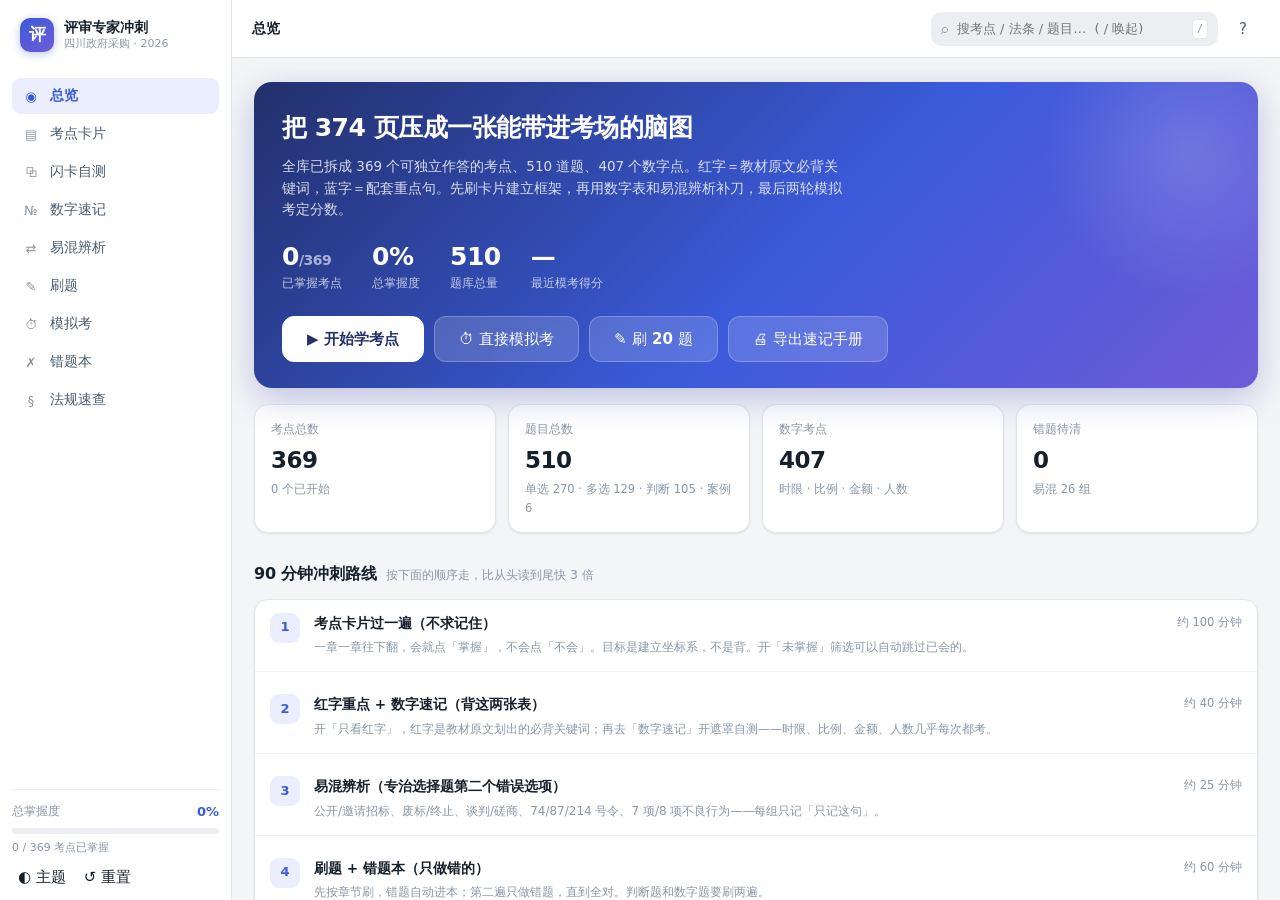
==== index.html @ f1e80e95 "评审专家冲刺 · 手机版（369 考点 / 510 题 / 407 数字点）" ====
<!DOCTYPE html>
<html lang="zh-CN">
<head>
<meta charset="utf-8">
<meta name="viewport" content="width=device-width, initial-scale=1, viewport-fit=cover, user-scalable=no">
<title>四川政府采购评审专家 · 考前一站式冲刺</title>
<meta name="description" content="基于 374 页培训教材重构的考点卡片 / 数字速记 / 易混辨析 / 刷题 / 模拟考一体化备考系统">
<meta name="theme-color" content="#3b5bdb">
<meta name="apple-mobile-web-app-capable" content="yes">
<meta name="apple-mobile-web-app-status-bar-style" content="default">
<meta name="apple-mobile-web-app-title" content="评审冲刺">
<link rel="manifest" href="manifest.webmanifest">
<link rel="apple-touch-icon" href="icon-192.png">
<link rel="icon" href="icon-192.png">
<link rel="stylesheet" href="app.css">
</head>
<body>

<div id="app" hidden>

  <!-- ══════════ 侧栏（桌面） ══════════ -->
  <aside class="rail" id="rail">
    <div class="brand">
      <div class="brand-mark">评</div>
      <div class="brand-text">
        <strong>评审专家冲刺</strong>
        <span>四川政府采购 · 2026</span>
      </div>
    </div>

    <nav class="nav" id="nav">
      <button class="nav-item" data-view="dash"><i>◉</i><span>总览</span></button>
      <button class="nav-item" data-view="learn"><i>▤</i><span>考点卡片</span></button>
      <button class="nav-item" data-view="flash"><i>⧉</i><span>闪卡自测</span></button>
      <button class="nav-item" data-view="numbers"><i>№</i><span>数字速记</span></button>
      <button class="nav-item" data-view="confuse"><i>⇄</i><span>易混辨析</span></button>
      <button class="nav-item" data-view="quiz"><i>✎</i><span>刷题</span></button>
      <button class="nav-item" data-view="exam"><i>⏱</i><span>模拟考</span></button>
      <button class="nav-item" data-view="wrong"><i>✗</i><span>错题本<span class="badge" id="wrongCount"></span></span></button>
      <button class="nav-item" data-view="laws"><i>§</i><span>法规速查</span></button>
    </nav>

    <div class="rail-foot">
      <div class="mini-progress">
        <div class="mp-head"><span>总掌握度</span><b id="railPct">0%</b></div>
        <div class="mp-bar"><i id="railBar" style="width:0"></i></div>
        <div class="mp-sub" id="railSub">0 / 0 考点</div>
      </div>
      <div class="rail-actions">
        <button class="ghost sm" id="btnTheme" title="切换深浅色 (T)">◐ 主题</button>
        <button class="ghost sm" id="btnReset" title="清除本机学习记录">↺ 重置</button>
      </div>
    </div>
  </aside>

  <!-- ══════════ 主区 ══════════ -->
  <main class="main">
    <header class="topbar">
      <button class="icon-btn only-mobile" id="btnMenu" aria-label="菜单">☰</button>
      <div class="crumbs" id="crumbs"><b>总览</b></div>
      <div class="topbar-right">
        <div class="searchbox">
          <span>⌕</span>
          <input id="globalSearch" type="search" placeholder="搜考点 / 法条 / 题目…  ( / 唤起)" autocomplete="off">
          <kbd>/</kbd>
        </div>
        <button class="icon-btn only-mobile" id="btnMobileSearch" aria-label="搜索">⌕</button>
        <span class="m-ratio only-mobile" id="mRatio">0%</span>
        <button class="icon-btn" id="btnHelp" title="快捷键与说明 (?)">?</button>
      </div>
    </header>

    <div class="viewport" id="view"></div>
  </main>

  <!-- ══════════ 底部标签栏（手机） ══════════ -->
  <nav class="tabbar" id="tabbar">
    <button data-view="dash"><i>◉</i><span>总览</span></button>
    <button data-view="learn"><i>▤</i><span>卡片</span></button>
    <button data-view="quiz"><i>✎</i><span>刷题</span></button>
    <button data-view="numbers"><i>№</i><span>数字</span></button>
    <button data-more="1"><i>⋯</i><span>更多</span></button>
  </nav>

  <!-- ══════════ 手机全屏搜索 ══════════ -->
  <div class="msearch" id="msearch" hidden>
    <div class="msearch-bar">
      <span>⌕</span>
      <input id="msearchInput" type="search" placeholder="搜考点 / 法条 / 题目" autocomplete="off" enterkeyhint="search">
      <button id="msearchClose">取消</button>
    </div>
    <div class="msearch-results" id="msearchResults"></div>
  </div>

</div>

<!-- 启动屏 -->
<div id="boot" class="boot">
  <div class="boot-inner">
    <div class="boot-spinner"></div>
    <p>正在装载考点库…</p>
  </div>
</div>

<!-- 全局弹层 -->
<div id="modal" class="modal" hidden>
  <div class="modal-mask" data-close></div>
  <div class="modal-box" id="modalBox"></div>
</div>

<div id="toast" class="toast"></div>

<script src="data.bundle.js"></script>
<script src="app.js"></script>
</body>
</html>
---- app.css ----
/* ══════════════════════════════════════════════════════════════
   四川政府采购评审专家 · 考前一站式冲刺
   设计：纸感浅色为主 + 深色主题；章节色作为唯一强调来源
   ══════════════════════════════════════════════════════════════ */

:root {
  --bg: #f4f5f7;
  --bg-2: #eceef2;
  --panel: #ffffff;
  --panel-2: #fafbfc;
  --ink: #16202b;
  --ink-2: #4b5c6d;
  --ink-3: #8a97a5;
  --line: #e3e7ec;
  --line-2: #eef1f4;
  --accent: #3b5bdb;
  --accent-soft: #eaeefe;
  --red: #d64545;
  --red-soft: #fdecec;
  --green: #2f9e64;
  --green-soft: #e8f6ee;
  --amber: #c98a1b;
  --amber-soft: #fdf3e0;
  --shadow-sm: 0 1px 2px rgba(16, 26, 40, .06), 0 1px 3px rgba(16, 26, 40, .04);
  --shadow: 0 2px 6px rgba(16, 26, 40, .06), 0 8px 24px rgba(16, 26, 40, .06);
  --shadow-lg: 0 8px 32px rgba(16, 26, 40, .12);
  --r: 14px;
  --r-sm: 9px;
  --rail-w: 232px;
  --font: -apple-system, BlinkMacSystemFont, "PingFang SC", "Hiragino Sans GB",
          "Microsoft YaHei", "Source Han Sans SC", system-ui, sans-serif;
  --mono: ui-monospace, SFMono-Regular, "SF Mono", Menlo, Consolas, monospace;
}

html[data-theme="dark"] {
  --bg: #0e1116;
  --bg-2: #131820;
  --panel: #171d26;
  --panel-2: #1c232e;
  --ink: #e9eef4;
  --ink-2: #a7b4c2;
  --ink-3: #6f7d8c;
  --line: #262e3a;
  --line-2: #1f2731;
  --accent: #7d97ff;
  --accent-soft: #1c2440;
  --red: #f0736f;
  --red-soft: #331d1f;
  --green: #4cc38a;
  --green-soft: #16291f;
  --amber: #e0ac4a;
  --amber-soft: #2c2415;
  --shadow-sm: 0 1px 2px rgba(0,0,0,.4);
  --shadow: 0 2px 8px rgba(0,0,0,.45);
  --shadow-lg: 0 12px 40px rgba(0,0,0,.6);
}

* { box-sizing: border-box; }
html, body { height: 100%; }
body {
  margin: 0; font-family: var(--font); background: var(--bg); color: var(--ink);
  -webkit-font-smoothing: antialiased; font-size: 15px; line-height: 1.6;
  overscroll-behavior: none;
}
button, input, select, textarea { font-family: inherit; font-size: inherit; color: inherit; }
button { cursor: pointer; border: none; background: none; }
h1,h2,h3,h4 { margin: 0; font-weight: 650; letter-spacing: -.01em; }
p { margin: 0; }

/* ───────────── 布局 ───────────── */
#app { display: flex; height: 100vh; height: 100dvh; overflow: hidden; }

.rail {
  width: var(--rail-w); flex: 0 0 var(--rail-w); background: var(--panel);
  border-right: 1px solid var(--line); display: flex; flex-direction: column;
  padding: 16px 12px 12px; gap: 14px; z-index: 20;
}
.brand { display: flex; gap: 10px; align-items: center; padding: 2px 8px 12px; }
.brand-mark {
  width: 34px; height: 34px; border-radius: 10px; flex: 0 0 34px;
  background: linear-gradient(145deg, var(--accent), #6f5bd8);
  color: #fff; display: grid; place-items: center; font-weight: 700; font-size: 17px;
  box-shadow: 0 2px 8px rgba(59, 91, 219, .35);
}
.brand-text { display: flex; flex-direction: column; line-height: 1.25; min-width: 0; }
.brand-text strong { font-size: 14px; }
.brand-text span { font-size: 11px; color: var(--ink-3); white-space: nowrap; }

.nav { display: flex; flex-direction: column; gap: 2px; flex: 1; overflow-y: auto; }
.nav-item {
  display: flex; align-items: center; gap: 10px; padding: 9px 10px; border-radius: var(--r-sm);
  color: var(--ink-2); font-size: 13.5px; text-align: left; width: 100%; transition: .12s;
}
.nav-item i { font-style: normal; width: 18px; text-align: center; opacity: .65; font-size: 13px; }
.nav-item:hover { background: var(--bg-2); color: var(--ink); }
.nav-item.on { background: var(--accent-soft); color: var(--accent); font-weight: 600; }
.nav-item.on i { opacity: 1; }
.badge {
  margin-left: auto; background: var(--red); color: #fff; font-size: 10.5px;
  padding: 0 6px; border-radius: 20px; min-width: 18px; text-align: center;
  display: none; line-height: 17px; font-weight: 600;
}
.badge.show { display: inline-block; }

.rail-foot { border-top: 1px solid var(--line-2); padding-top: 12px; display: flex; flex-direction: column; gap: 10px; }
.mp-head { display: flex; justify-content: space-between; font-size: 11.5px; color: var(--ink-3); margin-bottom: 6px; }
.mp-head b { color: var(--accent); font-size: 13px; }
.mp-bar { height: 6px; background: var(--bg-2); border-radius: 6px; overflow: hidden; }
.mp-bar i { display: block; height: 100%; background: linear-gradient(90deg, var(--accent), #6f5bd8); border-radius: 6px; transition: width .4s cubic-bezier(.4,0,.2,1); }
.mp-sub { font-size: 11px; color: var(--ink-3); margin-top: 5px; }
.rail-actions { display: flex; gap: 6px; }

.main { flex: 1; display: flex; flex-direction: column; min-width: 0; overflow: hidden; }
.topbar {
  height: 58px; flex: 0 0 58px; display: flex; align-items: center; gap: 14px;
  padding: 0 20px; border-bottom: 1px solid var(--line); background: var(--panel);
}
.crumbs { font-size: 13px; color: var(--ink-3); display: flex; gap: 7px; align-items: center; }
.crumbs b { color: var(--ink); font-weight: 600; font-size: 14px; }
.topbar-right { margin-left: auto; display: flex; align-items: center; gap: 8px; }
.searchbox {
  display: flex; align-items: center; gap: 7px; background: var(--bg-2);
  border: 1px solid transparent; border-radius: 10px; padding: 0 9px; height: 34px;
  transition: .15s;
}
.searchbox:focus-within { background: var(--panel); border-color: var(--accent); box-shadow: 0 0 0 3px var(--accent-soft); }
.searchbox span { color: var(--ink-3); font-size: 14px; }
.searchbox input { border: none; background: none; outline: none; width: 230px; font-size: 13px; }
.searchbox kbd {
  font-family: var(--mono); font-size: 10px; color: var(--ink-3); border: 1px solid var(--line);
  border-radius: 4px; padding: 1px 4px; background: var(--panel);
}
.icon-btn {
  width: 34px; height: 34px; border-radius: 9px; display: grid; place-items: center;
  color: var(--ink-2); font-size: 15px; transition: .12s;
}
.icon-btn:hover { background: var(--bg-2); color: var(--ink); }
.only-mobile { display: none; }

.viewport { flex: 1; overflow-y: auto; overflow-x: hidden; scroll-behavior: smooth; }
.wrap { max-width: 1080px; margin: 0 auto; padding: 24px 22px 90px; }
.wrap.wide { max-width: 1240px; }

/* ───────────── 通用组件 ───────────── */
.btn {
  display: inline-flex; align-items: center; justify-content: center; gap: 7px;
  height: 38px; padding: 0 16px; border-radius: 10px; font-size: 13.5px; font-weight: 550;
  background: var(--panel); border: 1px solid var(--line); color: var(--ink);
  transition: .14s; white-space: nowrap;
}
.btn:hover { border-color: var(--ink-3); transform: translateY(-1px); box-shadow: var(--shadow-sm); }
.btn:active { transform: translateY(0); }
.btn.primary { background: var(--accent); border-color: var(--accent); color: #fff; }
.btn.primary:hover { filter: brightness(1.08); box-shadow: 0 4px 14px rgba(59,91,219,.32); }
.btn.ghost { background: transparent; border-color: transparent; color: var(--ink-2); }
.btn.ghost:hover { background: var(--bg-2); color: var(--ink); box-shadow: none; transform: none; }
.btn.sm { height: 30px; padding: 0 11px; font-size: 12.5px; border-radius: 8px; }
.btn.lg { height: 46px; padding: 0 24px; font-size: 15px; border-radius: 12px; }
.btn.danger { color: var(--red); border-color: var(--line); }
.btn.danger:hover { background: var(--red-soft); border-color: var(--red); }
.btn:disabled { opacity: .45; pointer-events: none; }

.card {
  background: var(--panel); border: 1px solid var(--line); border-radius: var(--r);
  box-shadow: var(--shadow-sm);
}
.pad { padding: 18px 20px; }
.muted { color: var(--ink-3); }
.tiny { font-size: 12px; }
.row { display: flex; align-items: center; gap: 10px; }
.row.wrap { flex-wrap: wrap; }
.spacer { flex: 1; }
.hr { height: 1px; background: var(--line-2); margin: 16px 0; border: 0; }

.chip {
  display: inline-flex; align-items: center; gap: 5px; height: 24px; padding: 0 9px;
  border-radius: 7px; font-size: 11.5px; background: var(--bg-2); color: var(--ink-2);
  border: 1px solid transparent; white-space: nowrap;
}
.chip.solid { color: #fff; }
.chip.on { background: var(--accent-soft); color: var(--accent); border-color: var(--accent); font-weight: 600; }
.chip.dot::before { content: ''; width: 6px; height: 6px; border-radius: 50%; background: currentColor; }
.chip-btn { cursor: pointer; transition: .12s; }
.chip-btn:hover { border-color: var(--ink-3); }

/* ───────────── 总览 ───────────── */
.hero {
  background: linear-gradient(135deg, #22306b 0%, #3b5bdb 55%, #6f5bd8 100%);
  border-radius: 18px; padding: 26px 28px; color: #fff; position: relative; overflow: hidden;
  box-shadow: 0 10px 34px rgba(45, 62, 160, .28);
}
html[data-theme="dark"] .hero { background: linear-gradient(135deg, #1a2246 0%, #2a3f9e 55%, #453a8f 100%); }
.hero::after {
  content: ''; position: absolute; right: -80px; top: -80px; width: 300px; height: 300px;
  background: radial-gradient(circle, rgba(255,255,255,.16), transparent 68%); pointer-events: none;
}
.hero h1 { font-size: 25px; margin-bottom: 8px; letter-spacing: -.02em; }
.hero p { font-size: 13.5px; opacity: .82; max-width: 560px; }
.hero-stats { display: flex; gap: 30px; margin-top: 22px; flex-wrap: wrap; position: relative; }
.hero-stat b { display: block; font-size: 25px; font-weight: 700; line-height: 1.1; letter-spacing: -.02em; }
.hero-stat span { font-size: 11.5px; opacity: .72; }
.hero-cta { display: flex; gap: 10px; margin-top: 22px; flex-wrap: wrap; position: relative; }
.hero .btn { background: rgba(255,255,255,.16); border-color: rgba(255,255,255,.24); color: #fff; backdrop-filter: blur(8px); }
.hero .btn:hover { background: rgba(255,255,255,.26); box-shadow: none; }
.hero .btn.solid-white { background: #fff; color: #23306b; border-color: #fff; font-weight: 650; }
.hero .btn.solid-white:hover { background: #eef1ff; }

.grid4 { display: grid; grid-template-columns: repeat(4, 1fr); gap: 12px; margin-top: 16px; }
.stat-card { padding: 15px 16px; }
.stat-card .k { font-size: 11.5px; color: var(--ink-3); margin-bottom: 3px; }
.stat-card .v { font-size: 23px; font-weight: 700; letter-spacing: -.02em; }
.stat-card .s { font-size: 11.5px; color: var(--ink-3); margin-top: 2px; }

.section-head { display: flex; align-items: baseline; gap: 10px; margin: 28px 0 12px; }
.section-head h2 { font-size: 16px; }
.section-head .hint { font-size: 12px; color: var(--ink-3); }

.chapter-matrix { display: grid; grid-template-columns: repeat(auto-fill, minmax(238px, 1fr)); gap: 11px; }
.chap-card {
  padding: 13px 15px; cursor: pointer; transition: .15s; position: relative; overflow: hidden;
  border-left: 3px solid var(--cc, var(--accent));
}
.chap-card:hover { transform: translateY(-2px); box-shadow: var(--shadow); }
.chap-card .cn { font-size: 13.5px; font-weight: 600; display: flex; align-items: center; gap: 7px; }
.chap-card .cid { font-size: 10px; font-family: var(--mono); color: var(--ink-3); background: var(--bg-2); padding: 1px 5px; border-radius: 4px; }
.chap-card .cdesc { font-size: 11.5px; color: var(--ink-3); margin: 5px 0 9px; line-height: 1.5;
  display: -webkit-box; -webkit-line-clamp: 2; -webkit-box-orient: vertical; overflow: hidden; }
.cbar { height: 5px; background: var(--bg-2); border-radius: 5px; overflow: hidden; }
.cbar i { display: block; height: 100%; background: var(--cc); border-radius: 5px; transition: width .5s; }
.cmeta { display: flex; justify-content: space-between; font-size: 11px; color: var(--ink-3); margin-top: 5px; }

.plan-list { display: flex; flex-direction: column; gap: 9px; }
.plan-day { display: flex; gap: 14px; padding: 13px 15px; align-items: flex-start; }
.plan-idx {
  width: 30px; height: 30px; flex: 0 0 30px; border-radius: 9px; display: grid; place-items: center;
  background: var(--accent-soft); color: var(--accent); font-weight: 700; font-size: 13px;
}
.plan-body { flex: 1; min-width: 0; }
.plan-body strong { font-size: 13.5px; display: block; }
.plan-body span { font-size: 12px; color: var(--ink-3); }
.plan-load { font-size: 11.5px; color: var(--ink-3); white-space: nowrap; }

/* ───────────── 考点卡片 ───────────── */
.learn-bar {
  display: flex; align-items: center; gap: 8px; flex-wrap: wrap;
  padding: 12px 0 16px; position: sticky; top: 0; background: var(--bg); z-index: 8;
  border-bottom: 1px solid var(--line-2);
}
.learn-progress { display: flex; align-items: center; gap: 9px; font-size: 12px; color: var(--ink-3); }
.lp-track { width: 120px; height: 5px; background: var(--bg-2); border-radius: 5px; overflow: hidden; }
.lp-track i { display: block; height: 100%; background: var(--accent); }

.kp-card { padding: 26px 30px 24px; position: relative; }
.kp-top { display: flex; align-items: center; gap: 8px; margin-bottom: 14px; flex-wrap: wrap; }
.kp-topic { font-size: 21px; line-height: 1.42; margin-bottom: 16px; letter-spacing: -.015em; }
.kp-core {
  font-size: 17px; line-height: 1.78; padding: 16px 18px; border-radius: 12px;
  background: linear-gradient(to right, var(--accent-soft), transparent 92%);
  border-left: 3px solid var(--accent); margin-bottom: 18px;
}
.kp-core .num { color: var(--red); font-weight: 700; }
.kp-detail { font-size: 14.5px; line-height: 1.85; color: var(--ink-2); }
.kp-sec { margin-top: 18px; }
.kp-sec-t {
  font-size: 11.5px; font-weight: 700; letter-spacing: .06em; color: var(--ink-3);
  text-transform: uppercase; margin-bottom: 8px; display: flex; align-items: center; gap: 6px;
}
.kp-sec-t::after { content: ''; flex: 1; height: 1px; background: var(--line-2); }
ul.dots { margin: 0; padding-left: 0; list-style: none; }
ul.dots li { position: relative; padding-left: 16px; margin-bottom: 6px; font-size: 14px; line-height: 1.7; }
ul.dots li::before {
  content: ''; position: absolute; left: 3px; top: .68em; width: 5px; height: 5px;
  border-radius: 50%; background: var(--cc, var(--accent)); opacity: .7;
}
.num-list { display: flex; flex-wrap: wrap; gap: 8px; }
.num-pill {
  display: flex; align-items: baseline; gap: 7px; padding: 7px 12px; border-radius: 9px;
  background: var(--amber-soft); border: 1px solid rgba(201,138,27,.2); font-size: 12.5px;
}
.num-pill b { font-size: 14px; color: var(--amber); font-family: var(--mono); }
.trap-box {
  margin-top: 18px; padding: 12px 15px; border-radius: 10px; background: var(--red-soft);
  border-left: 3px solid var(--red); font-size: 13.5px; line-height: 1.7; color: var(--ink);
}
.mnemo {
  margin-top: 12px; padding: 11px 15px; border-radius: 10px; background: var(--green-soft);
  border-left: 3px solid var(--green); font-size: 13.5px;
}
.cite { margin-top: 16px; font-size: 12px; color: var(--ink-3); font-family: var(--mono); }
.hl-dot {
  display: inline-flex; align-items: center; gap: 4px; font-size: 11px; font-weight: 600;
  padding: 2px 7px; border-radius: 5px;
}
.hl-dot.R { background: var(--red-soft); color: var(--red); }
.hl-dot.B { background: var(--accent-soft); color: var(--accent); }

.rate-bar {
  display: flex; gap: 9px; margin-top: 24px; padding-top: 18px; border-top: 1px solid var(--line-2);
}
.rate-btn {
  flex: 1; height: 44px; border-radius: 11px; font-size: 14px; font-weight: 600;
  border: 1px solid var(--line); display: flex; align-items: center; justify-content: center; gap: 7px;
  transition: .14s;
}
.rate-btn kbd {
  font-family: var(--mono); font-size: 10px; padding: 1px 4px; border-radius: 3px;
  background: rgba(0,0,0,.06); color: inherit; opacity: .6;
}
.rate-btn:hover { transform: translateY(-1px); }
.rate-btn[data-rate="0"]:hover, .rate-btn[data-rate="0"].on { background: var(--red-soft); border-color: var(--red); color: var(--red); }
.rate-btn[data-rate="1"]:hover, .rate-btn[data-rate="1"].on { background: var(--amber-soft); border-color: var(--amber); color: var(--amber); }
.rate-btn[data-rate="2"]:hover, .rate-btn[data-rate="2"].on { background: var(--green-soft); border-color: var(--green); color: var(--green); }

/* ───────────── 闪卡 ───────────── */
.flash-stage { display: flex; flex-direction: column; align-items: center; padding-top: 8px; }
.flash-card {
  width: 100%; max-width: 640px; min-height: 330px; border-radius: 18px; padding: 30px 32px;
  display: flex; flex-direction: column; justify-content: center; position: relative;
  box-shadow: var(--shadow); transition: .25s; cursor: pointer;
}
.flash-card.flipped { background: var(--panel-2); }
.fc-q { font-size: 24px; line-height: 1.5; text-align: center; font-weight: 620; letter-spacing: -.015em; }
.fc-hint { text-align: center; font-size: 12px; color: var(--ink-3); margin-top: 20px; }
.fc-a { font-size: 16.5px; line-height: 1.85; }
.fc-a .badge-ch { display: inline-block; margin-bottom: 12px; }
.flash-nav { display: flex; gap: 10px; margin-top: 20px; align-items: center; }
.flash-rate { display: flex; gap: 8px; width: 100%; max-width: 640px; margin-top: 18px; }

/* ───────────── 数字表 ───────────── */
.numtool { display: flex; gap: 8px; flex-wrap: wrap; align-items: center; margin-bottom: 14px; }
.numtable { width: 100%; border-collapse: separate; border-spacing: 0; font-size: 13.5px; }
.numtable th {
  text-align: left; font-size: 11px; font-weight: 700; color: var(--ink-3);
  letter-spacing: .05em; text-transform: uppercase; padding: 9px 12px;
  border-bottom: 1px solid var(--line); position: sticky; top: 0; background: var(--panel); z-index: 2;
}
.numtable td { padding: 10px 12px; border-bottom: 1px solid var(--line-2); vertical-align: top; }
.numtable tr:hover td { background: var(--panel-2); }
.numtable .nk { color: var(--ink-2); width: 34%; }
.numtable .nv { font-family: var(--mono); font-weight: 650; font-size: 13.5px; color: var(--amber); width: 26%; }
.numtable .nc { color: var(--ink-3); font-size: 11.5px; }
.masked .nv { color: transparent; background: var(--bg-2); border-radius: 5px; cursor: pointer; user-select: none; }
.masked .nv::after { content: '点我'; color: var(--ink-3); font-size: 11px; font-family: var(--font); font-weight: 400; }
.masked tr.reveal .nv { color: var(--amber); background: none; }
.masked tr.reveal .nv::after { content: ''; }

/* ───────────── 易混辨析 ───────────── */
.confuse-grid { display: grid; grid-template-columns: repeat(auto-fill, minmax(300px,1fr)); gap: 12px; }
.vs-card { padding: 0; overflow: hidden; }
.vs-head { display: flex; align-items: center; gap: 10px; padding: 14px 16px; border-bottom: 1px solid var(--line-2); }
.vs-head h3 { font-size: 14px; }
.vs-body { display: grid; grid-template-columns: 1fr 1fr; }
.vs-side { padding: 13px 15px; font-size: 13px; line-height: 1.7; }
.vs-side:first-child { border-right: 1px solid var(--line-2); }
.vs-side > b:first-child { display: block; margin-bottom: 5px; font-size: 12.5px; color: var(--accent); }
.vs-side:last-child > b:first-child { color: var(--amber); }
.vs-side b { font-weight: 650; color: inherit; }
.vs-foot { padding: 11px 15px; background: var(--panel-2); border-top: 1px solid var(--line-2); font-size: 12.5px; color: var(--ink-2); }

/* ───────────── 做题 ───────────── */
.quiz-head { display: flex; align-items: center; gap: 12px; margin-bottom: 16px; flex-wrap: wrap; }
.q-progress-track { flex: 1; height: 6px; background: var(--bg-2); border-radius: 6px; overflow: hidden; min-width: 100px; }
.q-progress-track i { display: block; height: 100%; background: var(--accent); transition: width .3s; }
.q-counter { font-family: var(--mono); font-size: 12.5px; color: var(--ink-3); white-space: nowrap; }

.q-card { padding: 24px 28px; }
.q-type { font-size: 11px; font-weight: 700; letter-spacing: .04em; padding: 3px 8px; border-radius: 5px; }
.q-type.single { background: var(--accent-soft); color: var(--accent); }
.q-type.multi { background: var(--amber-soft); color: var(--amber); }
.q-type.judge { background: var(--green-soft); color: var(--green); }
.q-type.case { background: #f0ebfd; color: #7a5bd0; }
html[data-theme="dark"] .q-type.case { background: #241f3a; color: #a58cf0; }
.q-stem { font-size: 16.5px; line-height: 1.75; margin: 14px 0 18px; letter-spacing: -.005em; }
.q-opts { display: flex; flex-direction: column; gap: 9px; }
.opt {
  display: flex; gap: 12px; padding: 12px 15px; border-radius: 11px; border: 1.5px solid var(--line);
  cursor: pointer; transition: .13s; font-size: 14.5px; line-height: 1.65; align-items: flex-start;
  background: var(--panel);
}
.opt:hover { border-color: var(--ink-3); background: var(--panel-2); }
.opt .ok {
  width: 22px; height: 22px; flex: 0 0 22px; border-radius: 6px; border: 1.5px solid var(--line);
  display: grid; place-items: center; font-size: 11px; font-weight: 700; color: var(--ink-3);
  margin-top: 1px; transition: .13s;
}
.opt.sel { border-color: var(--accent); background: var(--accent-soft); }
.opt.sel .ok { background: var(--accent); border-color: var(--accent); color: #fff; }
.opt.right { border-color: var(--green); background: var(--green-soft); }
.opt.right .ok { background: var(--green); border-color: var(--green); color: #fff; }
.opt.wrong { border-color: var(--red); background: var(--red-soft); }
.opt.wrong .ok { background: var(--red); border-color: var(--red); color: #fff; }
.opt.locked { pointer-events: none; }

.explain {
  margin-top: 18px; padding: 15px 17px; border-radius: 11px; background: var(--panel-2);
  border-left: 3px solid var(--accent); font-size: 13.8px; line-height: 1.8;
  animation: fadeUp .22s ease;
}
.explain .verdict { font-weight: 700; margin-bottom: 6px; display: flex; align-items: center; gap: 7px; }
.explain .verdict.ok { color: var(--green); }
.explain .verdict.no { color: var(--red); }
.explain .src { margin-top: 8px; font-size: 11.5px; color: var(--ink-3); font-family: var(--mono); }
.q-actions { display: flex; gap: 10px; margin-top: 20px; align-items: center; }

@keyframes fadeUp { from { opacity: 0; transform: translateY(6px); } to { opacity: 1; transform: none; } }

/* ───────────── 模考 ───────────── */
.exam-setup { padding: 26px 28px; }
.exam-timer {
  font-family: var(--mono); font-size: 17px; font-weight: 700; color: var(--accent);
  background: var(--accent-soft); padding: 5px 13px; border-radius: 9px; letter-spacing: .02em;
}
.exam-timer.warn { color: var(--red); background: var(--red-soft); animation: pulse 1.4s infinite; }
@keyframes pulse { 50% { opacity: .62; } }
.sheet { display: grid; grid-template-columns: repeat(auto-fill, minmax(38px,1fr)); gap: 6px; }
.sheet-i {
  aspect-ratio: 1; border-radius: 7px; display: grid; place-items: center; font-size: 11.5px;
  border: 1px solid var(--line); cursor: pointer; font-family: var(--mono); transition: .1s;
}
.sheet-i.ans { background: var(--accent); border-color: var(--accent); color: #fff; }
.sheet-i.flag { box-shadow: inset 0 0 0 2px var(--amber); }
.sheet-i.cur { outline: 2px solid var(--ink); outline-offset: 1px; }

.result-score { text-align: center; padding: 26px 0 8px; }
.result-score .big { font-size: 62px; font-weight: 800; letter-spacing: -.04em; line-height: 1; }
.result-score .lbl { font-size: 13px; color: var(--ink-3); margin-top: 8px; }
.pass { color: var(--green); } .fail { color: var(--red); }
.res-grid { display: grid; grid-template-columns: repeat(auto-fit, minmax(120px,1fr)); gap: 10px; margin-top: 20px; }
.res-item { padding: 13px; text-align: center; }
.res-item b { display: block; font-size: 21px; font-weight: 700; }
.res-item span { font-size: 11.5px; color: var(--ink-3); }

/* ───────────── 其他 ───────────── */
.empty { text-align: center; padding: 60px 20px; color: var(--ink-3); }
.empty .ico { font-size: 42px; opacity: .3; margin-bottom: 12px; }
.empty h3 { font-size: 15px; color: var(--ink-2); margin-bottom: 6px; }

.list-item {
  display: flex; align-items: center; gap: 13px; padding: 13px 16px;
  border-bottom: 1px solid var(--line-2); cursor: pointer; transition: .1s;
}
.list-item:last-child { border-bottom: none; }
.list-item:hover { background: var(--panel-2); }
.li-main { flex: 1; min-width: 0; }
.li-main .t { font-size: 13.5px; font-weight: 550; margin-bottom: 2px;
  overflow: hidden; text-overflow: ellipsis; white-space: nowrap; }
.li-main .s { font-size: 11.5px; color: var(--ink-3);
  overflow: hidden; text-overflow: ellipsis; white-space: nowrap; }

.modal { position: fixed; inset: 0; z-index: 100; display: grid; place-items: center; }
.modal-mask { position: absolute; inset: 0; background: rgba(10,16,26,.5); backdrop-filter: blur(3px); }
.modal-box {
  position: relative; background: var(--panel); border-radius: 16px; box-shadow: var(--shadow-lg);
  width: min(620px, calc(100vw - 36px)); max-height: 84vh; overflow-y: auto; padding: 24px 26px;
  animation: fadeUp .18s ease;
}
.modal-box h2 { font-size: 17px; margin-bottom: 14px; }
.kbd-table { width: 100%; font-size: 13px; }
.kbd-table td { padding: 6px 0; border-bottom: 1px solid var(--line-2); }
.kbd-table td:first-child { width: 130px; }

.toast {
  position: fixed; bottom: 26px; left: 50%; transform: translate(-50%, 20px);
  background: #1c2430; color: #fff; padding: 11px 20px; border-radius: 11px; font-size: 13.5px;
  box-shadow: var(--shadow-lg); opacity: 0; pointer-events: none; transition: .22s; z-index: 200;
  max-width: 82vw; text-align: center;
}
.toast.show { opacity: 1; transform: translate(-50%, 0); }
html[data-theme="dark"] .toast { background: #e9eef4; color: #0e1116; }

.boot { position: fixed; inset: 0; display: grid; place-items: center; background: var(--bg); z-index: 300; }
.boot-inner { text-align: center; color: var(--ink-3); font-size: 13px; }
.boot-spinner {
  width: 26px; height: 26px; border: 2.5px solid var(--line); border-top-color: var(--accent);
  border-radius: 50%; margin: 0 auto 14px; animation: spin .8s linear infinite;
}
@keyframes spin { to { transform: rotate(360deg); } }

/* 搜索下拉 */
.searchdrop {
  position: absolute; top: 50px; right: 20px; width: 460px; max-height: 60vh; overflow-y: auto;
  background: var(--panel); border-radius: 13px; box-shadow: var(--shadow-lg); border: 1px solid var(--line);
  z-index: 60; padding: 6px;
}
.sd-item { padding: 9px 11px; border-radius: 8px; cursor: pointer; display: flex; gap: 10px; align-items: flex-start; }
.sd-item:hover, .sd-item.sel { background: var(--accent-soft); }
.sd-item .k { font-size: 13px; font-weight: 550; }
.sd-item .d { font-size: 11.5px; color: var(--ink-3); overflow: hidden; text-overflow: ellipsis; white-space: nowrap; }
.sd-tag { font-size: 10px; padding: 1px 6px; border-radius: 4px; background: var(--bg-2); color: var(--ink-3); flex: 0 0 auto; }


/* ══════════════════════════════════════════════════════════════
   移动端（手机 = 主场景）
   ══════════════════════════════════════════════════════════════ */

/* —— 手机专属部件，桌面默认隐藏 —— */
.tabbar { display: none; }
.msearch { display: none; }
.m-ratio { display: none; }

/* 触屏优化 */
@media (hover: none) {
  .btn:hover, .chip-btn:hover, .opt:hover, .list-item:hover { transform: none !important; box-shadow: inherit; }
  .chap-card:hover { transform: none; }
}

/* ── 平板 / 窄桌面：侧栏改抽屉 ── */
@media (max-width: 900px) {
  .rail {
    position: fixed; inset: 0 auto 0 0; transform: translateX(-100%);
    transition: transform .26s cubic-bezier(.4,0,.2,1); box-shadow: var(--shadow-lg);
    padding-top: calc(16px + env(safe-area-inset-top));
  }
  .rail.open { transform: none; }
  .rail.open::after {
    content: ''; position: fixed; inset: 0; left: var(--rail-w); background: rgba(10,16,26,.42);
    z-index: -1;
  }
  .only-mobile { display: grid; }
  .grid4 { grid-template-columns: repeat(2, 1fr); }
  .vs-body { grid-template-columns: 1fr; }
  .vs-side:first-child { border-right: none; border-bottom: 1px solid var(--line-2); }
  .searchdrop { width: calc(100vw - 24px); right: 12px; }
}

/* ── 手机：底部标签栏 + 全屏化 ── */
@media (max-width: 680px) {
  :root { --tabbar-h: 56px; --page-x: 14px; }

  html, body { touch-action: manipulation; -webkit-tap-highlight-color: transparent; }
  body { font-size: 15px; }

  #app { height: 100vh; height: 100dvh; }
  .main {
    height: calc(100vh - var(--tabbar-h) - env(safe-area-inset-bottom));
    height: calc(100dvh - var(--tabbar-h) - env(safe-area-inset-bottom));
  }

  /* 顶栏：只留标题 + 搜索 + 进度 */
  .topbar {
    height: 50px; flex: 0 0 50px; padding: 0 var(--page-x);
    padding-top: env(safe-area-inset-top);
    height: calc(50px + env(safe-area-inset-top));
    flex-basis: calc(50px + env(safe-area-inset-top));
    gap: 8px;
  }
  .main { flex: 1; }
  .crumbs { font-size: 12px; }
  .crumbs b { font-size: 15.5px; font-weight: 650; }
  .searchbox { display: none; }
  .icon-btn { width: 38px; height: 38px; font-size: 17px; }
  .m-ratio {
    display: inline-flex; align-items: center; height: 24px; padding: 0 8px;
    border-radius: 20px; background: var(--accent-soft); color: var(--accent);
    font-size: 11.5px; font-weight: 700; font-family: var(--mono);
  }

  /* 底部标签栏 */
  .tabbar {
    display: grid; grid-template-columns: repeat(5, 1fr);
    position: fixed; left: 0; right: 0; bottom: 0; z-index: 30;
    height: calc(var(--tabbar-h) + env(safe-area-inset-bottom));
    padding-bottom: env(safe-area-inset-bottom);
    background: color-mix(in srgb, var(--panel) 92%, transparent);
    backdrop-filter: saturate(180%) blur(14px);
    -webkit-backdrop-filter: saturate(180%) blur(14px);
    border-top: 1px solid var(--line);
  }
  .tabbar button {
    display: flex; flex-direction: column; align-items: center; justify-content: center;
    gap: 2px; color: var(--ink-3); font-size: 10.5px; position: relative;
    -webkit-tap-highlight-color: transparent;
  }
  .tabbar button i { font-style: normal; font-size: 17px; line-height: 1; }
  .tabbar button.on { color: var(--accent); }
  .tabbar button.on::before {
    content: ''; position: absolute; top: 0; left: 50%; transform: translateX(-50%);
    width: 22px; height: 2.5px; border-radius: 0 0 3px 3px; background: var(--accent);
  }
  .tabbar .badge { position: absolute; top: 6px; right: 50%; margin-right: -20px; }

  /* 内容区 */
  .wrap { padding: 14px var(--page-x) 28px; max-width: 100%; }
  .viewport { -webkit-overflow-scrolling: touch; overscroll-behavior-y: contain; }
  .section-head { margin: 20px 0 10px; }
  .section-head h2 { font-size: 15px; }

  /* 总览 */
  .hero {
    padding: 18px 16px; border-radius: 15px;
    box-shadow: 0 6px 20px rgba(45, 62, 160, .22);
  }
  .hero h1 { font-size: 19px; line-height: 1.45; margin-bottom: 6px; }
  .hero p { font-size: 12.5px; line-height: 1.65; }
  .hero-stats { gap: 14px 20px; margin-top: 16px; }
  .hero-stat b { font-size: 19px; }
  .hero-stat span { font-size: 10.5px; }
  .hero-cta { margin-top: 16px; gap: 8px; }
  .hero .btn.lg { height: 42px; padding: 0 14px; font-size: 13.5px; flex: 1 1 46%; }
  .grid4 { grid-template-columns: 1fr 1fr; gap: 9px; margin-top: 12px; }
  .stat-card { padding: 12px 13px; }
  .stat-card .v { font-size: 20px; }
  .stat-card .k, .stat-card .s { font-size: 11px; }
  .chapter-matrix { grid-template-columns: 1fr; gap: 9px; }
  .chap-card { padding: 12px 14px; }
  .plan-day { padding: 12px 13px; gap: 10px; }
  .plan-idx { width: 26px; height: 26px; flex-basis: 26px; font-size: 12px; }
  .plan-body strong { font-size: 13px; }
  .plan-body span { font-size: 11.5px; line-height: 1.55; }
  .plan-load { display: none; }

  /* 卡片：横向滚动的章节筛选 + 底部固定评分条 */
  .learn-bar {
    margin: 0 calc(var(--page-x) * -1); padding: 10px var(--page-x) 10px;
    overflow-x: auto; flex-wrap: nowrap; background: var(--bg);
  }
  .learn-bar .row.wrap { flex-wrap: nowrap; }
  .learn-bar .chip { flex: 0 0 auto; height: 30px; font-size: 12px; }
  .learn-bar .learn-progress { display: none; }
  .kp-card { padding: 18px 16px 0; border-radius: 14px; }
  .kp-topic { font-size: 18px; line-height: 1.45; margin-bottom: 12px; }
  .kp-core { font-size: 15.5px; line-height: 1.8; padding: 13px 14px; border-radius: 10px; }
  .kp-detail { font-size: 14px; line-height: 1.82; }
  ul.dots li { font-size: 13.5px; line-height: 1.72; }
  .num-pill { font-size: 12px; padding: 6px 10px; }
  .num-pill b { font-size: 13px; }
  .trap-box, .mnemo { font-size: 12.8px; line-height: 1.72; padding: 10px 12px; }
  .cite { font-size: 11px; }

  .rate-bar {
    position: sticky; bottom: 0; z-index: 6;
    margin: 16px -16px 0; padding: 10px 12px calc(10px + env(safe-area-inset-bottom) * 0);
    background: var(--panel); border-top: 1px solid var(--line-2);
    border-radius: 0 0 14px 14px; gap: 8px;
  }
  .rate-btn { height: 46px; font-size: 14.5px; border-radius: 12px; }
  .rate-btn kbd { display: none; }
  .learn-nav { display: flex; gap: 8px; margin-top: 12px; padding-bottom: 6px; }
  .learn-nav .btn { flex: 1; }

  /* 闪卡 */
  .flash-stage { padding-top: 4px; }
  .flash-card { min-height: 300px; padding: 24px 20px; border-radius: 16px; }
  .fc-q { font-size: 21px; line-height: 1.5; }
  .fc-a { font-size: 15.5px; line-height: 1.8; }
  .fc-hint { font-size: 11.5px; margin-top: 16px; }
  .flash-nav { width: 100%; gap: 8px; margin-top: 14px; }
  .flash-nav .btn { flex: 1; height: 46px; }
  .flash-rate { position: sticky; bottom: 0; }
  .flash-rate .btn { height: 48px; font-size: 14.5px; }

  /* 数字速记：表格 → 卡片列表 */
  .card.pad > .row { row-gap: 10px; }
  .numtool { gap: 6px; margin-bottom: 10px; }
  .numtool .chip { height: 30px; font-size: 12px; }
  .numtool input, .numtool select { flex: 1 1 46%; min-width: 0; }
  .numtable { display: block; }
  .numtable thead { display: none; }
  .numtable tbody { display: block; }
  .numtable tr {
    display: block; padding: 11px 14px; border-bottom: 1px solid var(--line-2);
    position: relative;
  }
  .numtable tr:last-child { border-bottom: none; }
  .numtable td { display: block; border: none; padding: 0; width: auto !important; }
  .numtable .nk { font-size: 13px; color: var(--ink-2); line-height: 1.5; }
  .numtable .nv {
    font-size: 17px; font-weight: 700; margin-top: 3px; letter-spacing: -.01em;
  }
  .numtable .nc { font-size: 11px; margin-top: 3px; line-height: 1.45; }
  .masked tr .nv { display: inline-block; min-width: 84px; text-align: center; padding: 2px 8px; margin-top: 5px; }

  /* 易混 */
  .confuse-grid { grid-template-columns: 1fr; gap: 10px; }
  .vs-head { padding: 12px 14px; }
  .vs-side { padding: 11px 14px; font-size: 13px; }
  .vs-foot { padding: 10px 14px; font-size: 12.5px; }

  /* 手机上不要再显示侧栏抽屉按钮（底部标签栏已覆盖全部入口） */
  #btnMenu { display: none; }

  /* 做题：选项全宽 + 底部固定动作条 */
  .quiz-head {
    gap: 6px 8px; margin-bottom: 10px; position: sticky; top: 0; background: var(--bg);
    z-index: 7; padding: 8px 0; flex-wrap: wrap;
  }
  .quiz-head .q-progress-track { flex: 0 0 100%; order: 20; height: 3px; }
  .quiz-head .chip { height: 22px; font-size: 11px; }
  .q-progress-track { height: 4px; }
  .q-counter { font-size: 11.5px; }
  /* 卡片撑满可视高度，动作条自然落到屏幕底部（拇指区） */
  .q-card {
    padding: 16px 15px 0; border-radius: 14px;
    min-height: calc(100vh - var(--tabbar-h) - 50px - env(safe-area-inset-bottom) - 28px);
    min-height: calc(100dvh - var(--tabbar-h) - 50px - env(safe-area-inset-bottom) - 28px);
    display: flex; flex-direction: column;
  }
  .q-type { font-size: 10.5px; }
  .q-stem { font-size: 16px; line-height: 1.72; margin: 10px 0 14px; }
  .q-opts { gap: 8px; }
  .opt { padding: 13px 13px; font-size: 15px; border-radius: 11px; line-height: 1.6; }
  .opt .ok { width: 24px; height: 24px; flex-basis: 24px; font-size: 12px; }
  .explain { margin-top: 14px; font-size: 13.2px; line-height: 1.78; padding: 13px 14px; }
  .q-actions {
    position: sticky; bottom: 0; z-index: 6; margin: auto -15px 0;
    padding: 10px 14px; background: var(--panel); border-top: 1px solid var(--line-2);
    border-radius: 0 0 14px 14px; flex-wrap: nowrap; gap: 8px;
    box-shadow: 0 -6px 18px rgba(16, 26, 40, .07);
  }
  .q-actions .btn { height: 44px; flex: 1; }
  .q-actions .spacer { display: none; }
  .q-actions .btn.ghost { flex: 0 0 auto; }
  .q-actions .tiny { display: none; }

  /* 模考 */
  .exam-setup { padding: 18px 16px; }
  .exam-timer { font-size: 15px; padding: 4px 10px; }
  .sheet { grid-template-columns: repeat(auto-fill, minmax(34px, 1fr)); gap: 5px; }
  .sheet-i { font-size: 11px; border-radius: 6px; }
  .result-score .big { font-size: 52px; }
  .res-grid { grid-template-columns: repeat(2, 1fr); gap: 8px; }

  /* 列表 / 弹层 */
  .list-item { padding: 12px 14px; gap: 10px; }
  .li-main .t { font-size: 13px; }
  .li-main .s { font-size: 11px; }
  .modal-box {
    width: 100%; max-width: 100%; border-radius: 18px 18px 0 0;
    position: fixed; bottom: 0; left: 0; right: 0; max-height: 88vh;
    padding: 20px 18px calc(20px + env(safe-area-inset-bottom));
    animation: sheetUp .24s cubic-bezier(.32,.72,0,1);
  }
  .modal { align-items: flex-end; }
  .toast { bottom: calc(var(--tabbar-h) + env(safe-area-inset-bottom) + 14px); font-size: 13px; }
  .kbd-table td:first-child { width: 108px; font-size: 12px; }
  .kbd-table td { font-size: 12.5px; }

  /* 手机全屏搜索 */
  .msearch {
    display: flex; flex-direction: column; position: fixed; inset: 0; z-index: 90;
    background: var(--panel); padding-top: env(safe-area-inset-top);
    animation: fadeUp .16s ease;
  }
  .msearch[hidden] { display: none; }
  .msearch-bar {
    display: flex; align-items: center; gap: 9px; padding: 10px 14px;
    border-bottom: 1px solid var(--line); flex: 0 0 auto;
  }
  .msearch-bar span { color: var(--ink-3); }
  .msearch-bar input {
    flex: 1; height: 38px; border: none; outline: none; background: var(--bg-2);
    border-radius: 10px; padding: 0 12px; font-size: 15px;
  }
  .msearch-bar button { color: var(--accent); font-size: 14.5px; padding: 6px 4px; }
  .msearch-results { flex: 1; overflow-y: auto; padding: 6px 8px 40px; }
  .msearch-results .empty { padding: 50px 20px; }
}

@keyframes sheetUp { from { transform: translateY(24px); opacity: .6; } to { transform: none; opacity: 1; } }

/* 极窄屏（iPhone SE 等） */
@media (max-width: 380px) {
  .hero h1 { font-size: 17.5px; }
  .hero .btn.lg { font-size: 12.5px; padding: 0 10px; }
  .grid4 { gap: 7px; }
  .flash-card { min-height: 260px; padding: 20px 16px; }
  .fc-q { font-size: 19px; }
  .tabbar button span { font-size: 9.5px; }
}

/* 横屏手机：收紧纵向空间 */
@media (max-height: 460px) and (max-width: 900px) {
  .topbar { display: none; }
  .flash-card { min-height: 180px; }
  .hero { padding: 14px; }
  .hero-stats, .hero-cta { display: none; }
}

/* 横屏 / 大屏手机：数字表恢复两列 */
@media (min-width: 560px) and (max-width: 680px) {
  .hero .btn.lg { flex: 1 1 30%; }
}

@media print {
  .rail, .topbar, .learn-bar, .rate-bar, .flash-nav, .flash-rate, .q-actions { display: none !important; }
  #app { display: block; height: auto; }
  .viewport { overflow: visible; }
  .card, .kp-card { box-shadow: none; border: 1px solid #ccc; break-inside: avoid; page-break-inside: avoid; }
  body { background: #fff; font-size: 11pt; }
}

/* [hidden] 兜底：作者样式里的 display 会覆盖 UA 的 [hidden]{display:none} */
#app[hidden], .modal[hidden] { display: none !important; }
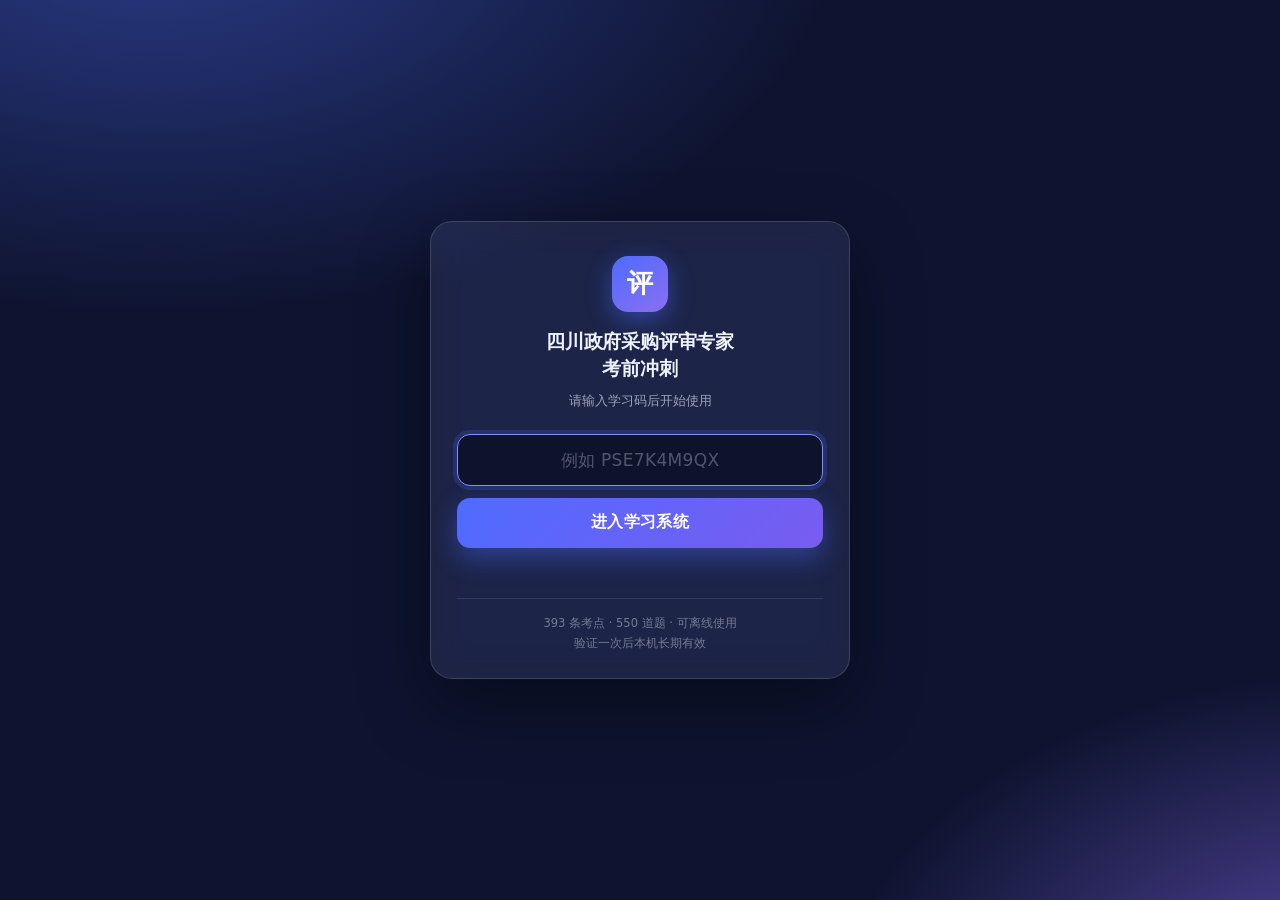
==== commit ee21be99: "更新 2026-10-20 13:01" ====
--- a/index.html
+++ b/index.html
@@ -15,6 +15,26 @@
 <link rel="stylesheet" href="app.css">
 </head>
 <body>
+
+<!-- ══════════ 学习码门禁 ══════════ -->
+<div id="gate" class="gate" hidden>
+  <div class="gate-card">
+    <div class="gate-logo">评</div>
+    <h1>四川政府采购评审专家<br>考前冲刺</h1>
+    <p class="gate-sub">请输入学习码后开始使用</p>
+    <form id="gateForm" autocomplete="off">
+      <input id="gateInput" type="text" inputmode="text" autocapitalize="characters"
+             autocomplete="off" spellcheck="false" maxlength="24"
+             placeholder="例如 PSE7K4M9QX">
+      <button type="submit" id="gateBtn">进入学习系统</button>
+    </form>
+    <p class="gate-err" id="gateErr" role="alert"></p>
+    <div class="gate-foot">
+      393 条考点 · 550 道题 · 可离线使用<br>
+      验证一次后本机长期有效
+    </div>
+  </div>
+</div>
 
 <div id="app" hidden>
 
@@ -110,7 +130,7 @@
 
 <div id="toast" class="toast"></div>
 
-<script src="data.bundle.js"></script>
-<script src="app.js"></script>
+<script src="codes.js"></script>
+<script src="gate.js"></script>
 </body>
 </html>
--- a/app.css
+++ b/app.css
@@ -791,3 +791,88 @@
 
 /* [hidden] 兜底：作者样式里的 display 会覆盖 UA 的 [hidden]{display:none} */
 #app[hidden], .modal[hidden] { display: none !important; }
+
+/* ══════════════════════════════════════════════════════════════
+   学习码门禁
+   ══════════════════════════════════════════════════════════════ */
+.gate {
+  position: fixed; inset: 0; z-index: 400;
+  display: grid; place-items: center; padding: 22px;
+  background:
+    radial-gradient(1100px 620px at 12% -8%, #2a3a86 0%, transparent 62%),
+    radial-gradient(900px 560px at 108% 112%, #5a49a8 0%, transparent 60%),
+    #0e1430;
+  padding-top: calc(22px + env(safe-area-inset-top));
+  padding-bottom: calc(22px + env(safe-area-inset-bottom));
+  transition: opacity .3s ease, transform .3s ease;
+}
+.gate[hidden] { display: none; }
+.gate.done { opacity: 0; transform: scale(1.02); pointer-events: none; }
+
+.gate-card {
+  width: min(420px, 100%);
+  background: rgba(255, 255, 255, .07);
+  border: 1px solid rgba(255, 255, 255, .14);
+  backdrop-filter: blur(18px) saturate(140%);
+  -webkit-backdrop-filter: blur(18px) saturate(140%);
+  border-radius: 22px;
+  padding: 34px 26px 24px;
+  text-align: center;
+  color: #eef2ff;
+  box-shadow: 0 26px 70px rgba(0, 0, 0, .42);
+}
+.gate-logo {
+  width: 56px; height: 56px; margin: 0 auto 16px; border-radius: 16px;
+  background: linear-gradient(145deg, #4f6bff, #8a6ff0);
+  display: grid; place-items: center; font-size: 26px; font-weight: 700; color: #fff;
+  box-shadow: 0 8px 24px rgba(79, 107, 255, .45);
+}
+.gate-card h1 {
+  font-size: 19px; line-height: 1.45; margin: 0 0 8px; letter-spacing: -.01em;
+  font-weight: 650;
+}
+.gate-sub { font-size: 13px; color: rgba(238, 242, 255, .62); margin: 0 0 22px; }
+
+.gate-card form { display: flex; flex-direction: column; gap: 12px; }
+.gate-card input {
+  width: 100%; height: 52px; border-radius: 13px; padding: 0 16px;
+  background: rgba(9, 14, 34, .55); border: 1.5px solid rgba(255, 255, 255, .16);
+  color: #fff; font-size: 17px; letter-spacing: .14em; text-align: center;
+  font-family: ui-monospace, SFMono-Regular, Menlo, monospace; text-transform: uppercase;
+  outline: none; transition: .15s;
+}
+.gate-card input::placeholder { letter-spacing: .02em; color: rgba(238, 242, 255, .3); font-family: var(--font); }
+.gate-card input:focus { border-color: #7f92ff; background: rgba(9, 14, 34, .75); box-shadow: 0 0 0 4px rgba(79, 107, 255, .2); }
+
+.gate-card button {
+  height: 50px; border-radius: 13px; border: none; cursor: pointer;
+  background: linear-gradient(135deg, #4f6bff, #7a5cf0); color: #fff;
+  font-size: 15.5px; font-weight: 650; letter-spacing: .02em;
+  box-shadow: 0 10px 26px rgba(79, 107, 255, .4); transition: .15s;
+}
+.gate-card button:hover { filter: brightness(1.08); transform: translateY(-1px); }
+.gate-card button:active { transform: none; }
+
+.gate-err {
+  min-height: 20px; margin: 12px 0 0; font-size: 12.5px; color: #ff9b9b;
+  line-height: 1.5;
+}
+.gate-foot {
+  margin-top: 18px; padding-top: 14px; border-top: 1px solid rgba(255, 255, 255, .1);
+  font-size: 11.5px; line-height: 1.8; color: rgba(238, 242, 255, .42);
+}
+
+@keyframes gateShake {
+  0%, 100% { transform: translateX(0); }
+  20% { transform: translateX(-7px); }
+  40% { transform: translateX(7px); }
+  60% { transform: translateX(-4px); }
+  80% { transform: translateX(4px); }
+}
+.gate-card.shake { animation: gateShake .38s cubic-bezier(.36, .07, .19, .97); }
+
+@media (max-width: 420px) {
+  .gate-card { padding: 28px 20px 20px; border-radius: 18px; }
+  .gate-card h1 { font-size: 17.5px; }
+  .gate-card input { height: 48px; font-size: 16px; }
+}
